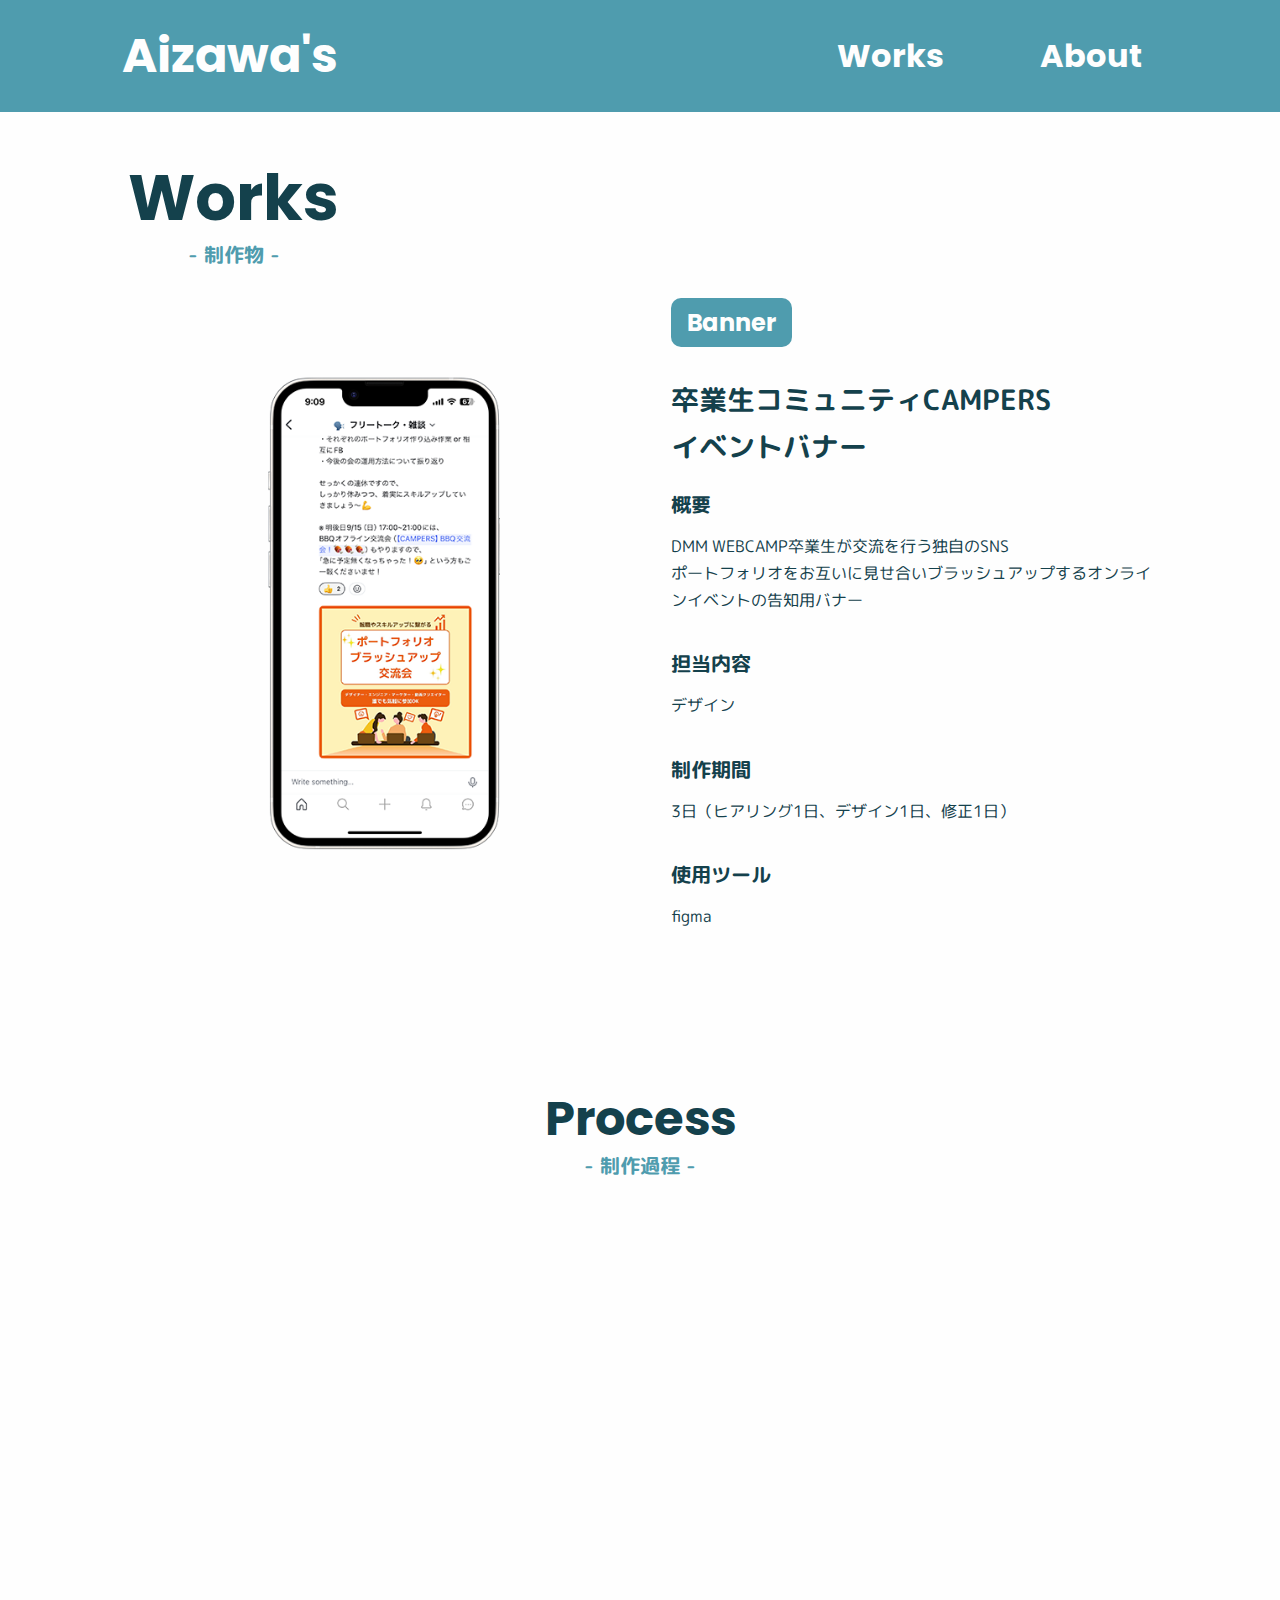
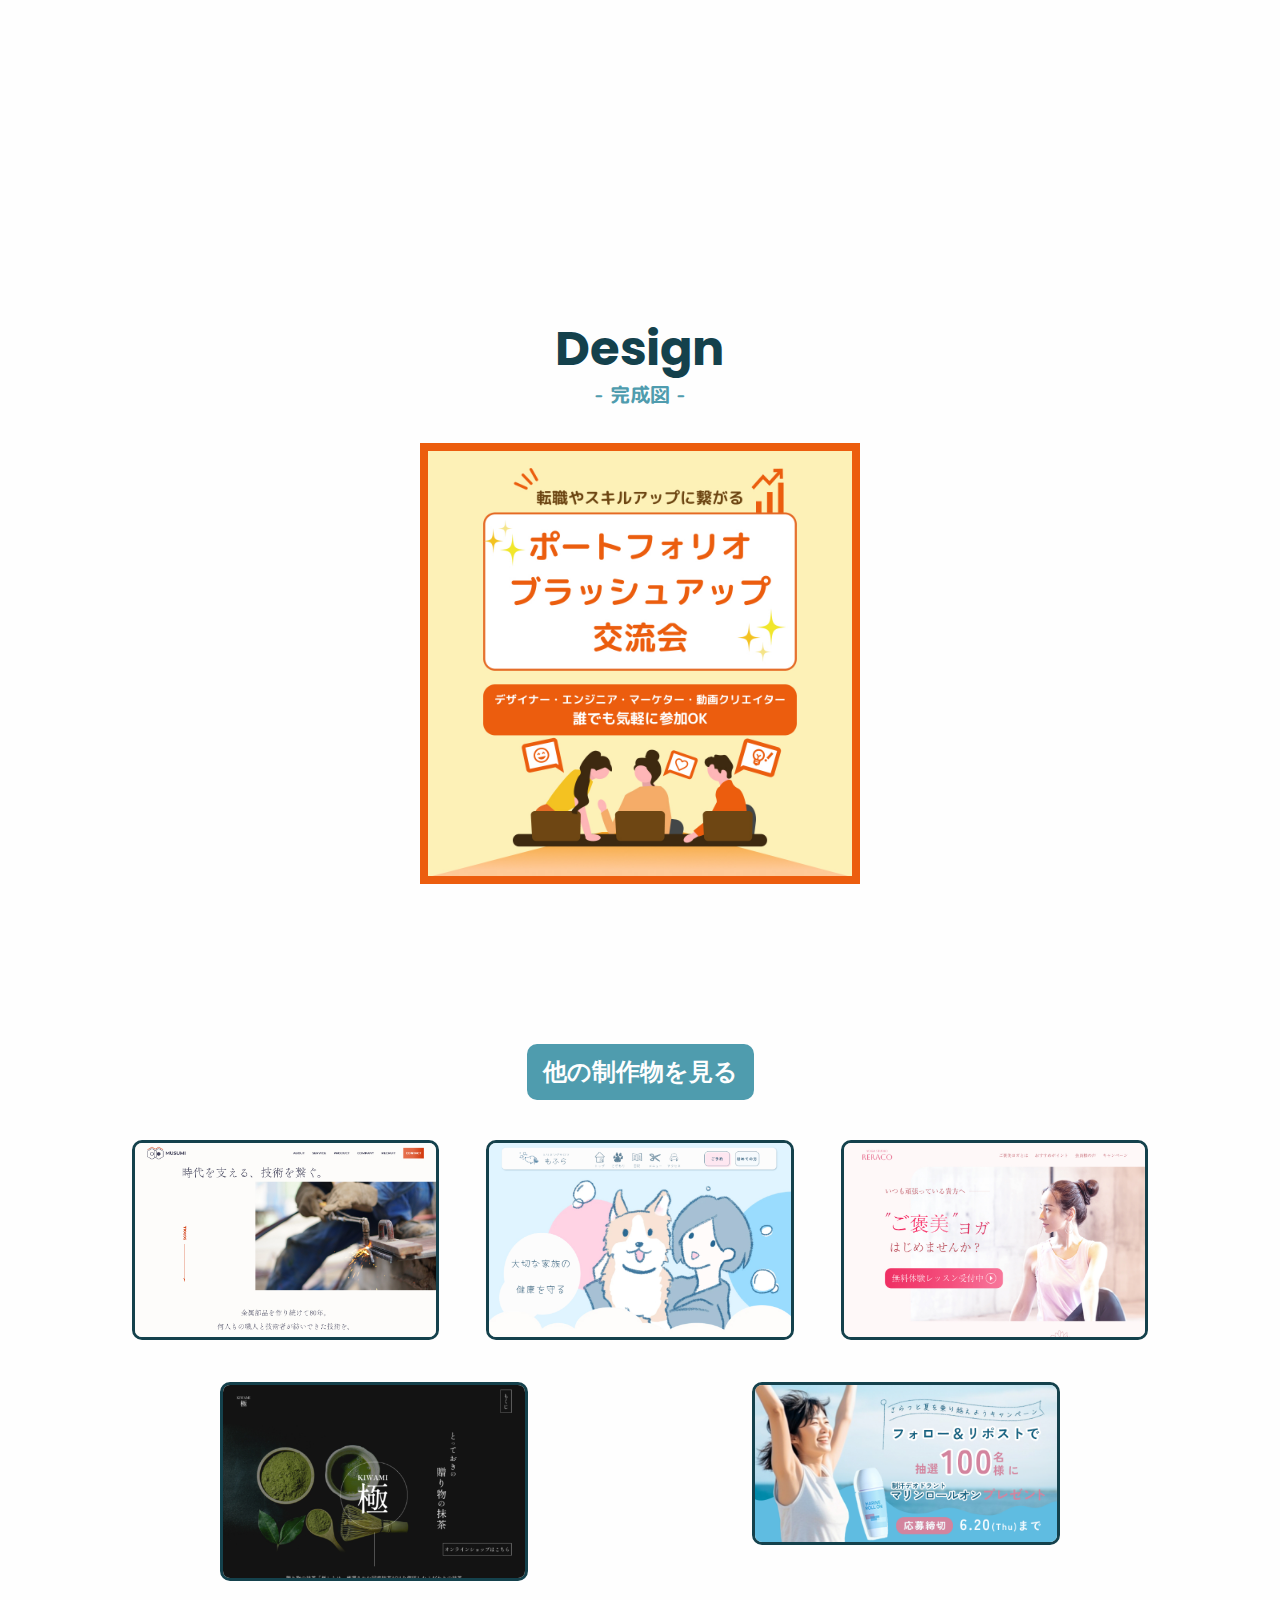
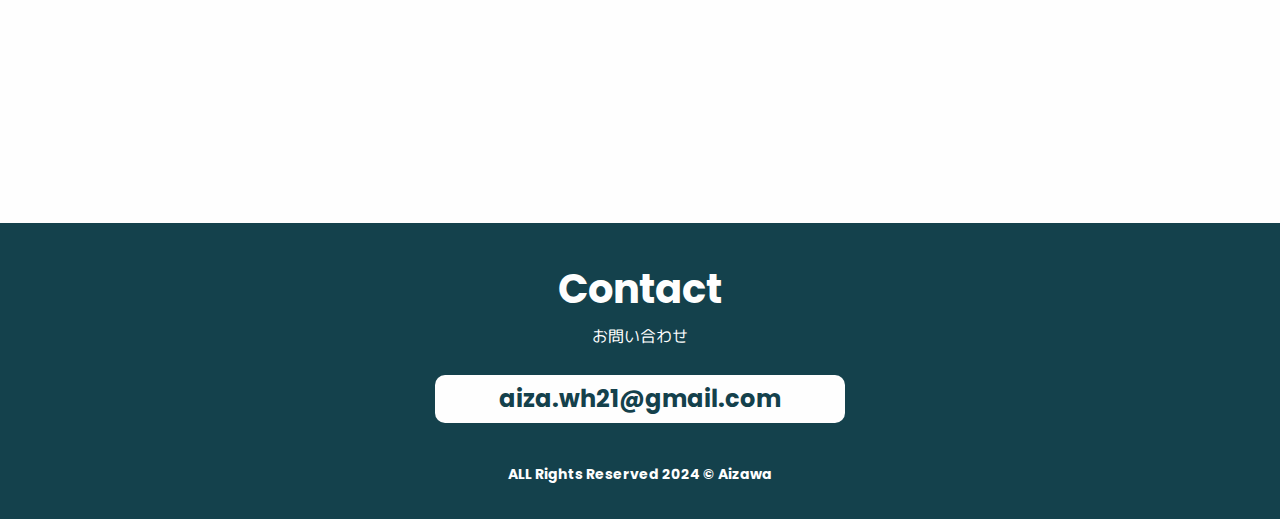
==== pages/works_campers.html @ 3bd38635 "Create works_campers.html" ====
<!DOCTYPE html>
<html lang="ja">
  <head>
    <meta charset="UTF-8" />
    <!--viewport-->
    <meta name="viewport" content="width=device-width,initial-scale=1">
    <link rel="stylesheet" href="works_page.css"/>
    <title>portforiosite-aizawa.h</title>
    <!--font-->
    <link rel="preconnect" href="https://fonts.googleapis.com">
    <link rel="preconnect" href="https://fonts.gstatic.com" crossorigin>
    <link href="https://fonts.googleapis.com/css2?family=M+PLUS+Rounded+1c:wght@400;700&family=Poppins:wght@400;700&display=swap" rel="stylesheet">
    <!--noindex-->
    <meta name="robots" content="noindex,nofollow,noarchive" />
  </head>
  <body>

    <header>
      <div class="header_inner">
        <h1 class="header_logo">
            <a href="../index.html">
            Aizawa's
            </a>
        </h1>
        <nav class="header_nav">
          <ul>
            <a href="../index.html#works" class="header_nav_item">
              <li>Works</li>
            </a>
            <a href="about.html" class="header_nav_item">
              <li>About</li>
            </a>
          </ul>
        </nav>
      </div>
    </header>

    <main>
      <!--works-->
      <section class="contents">
        <div class="section_title">
          <h3 class="section_title_en">Works</h3>
          <p class="section_title_jp">- 制作物 -</p>
        </div>
        <div class="works_main">
          <div class="works_img">
            <img src="../images/mock-up_campers.png">
          </div>
          <div class="works_text">
            <div class="works_tag">Banner</div>
            <div class="works_text_contents">
              <div class="text_contents_title">卒業生コミュニティCAMPERS<br>イベントバナー</div>
              <div class="text_contents_explain">
                <div class="explain_item">
                  <p class="explain_item_bold">概要</p>
                  <p class="explain_item_normal">DMM WEBCAMP卒業生が交流を行う独自のSNS<br>ポートフォリオをお互いに見せ合いブラッシュアップするオンラインイベントの告知用バナー</p>
                </div>
                <div class="explain_item">
                  <p class="explain_item_bold">担当内容</p>
                  <p class="explain_item_normal">デザイン</p>
                </div>
                <div class="explain_item">
                  <p class="explain_item_bold">制作期間</p>
                  <p class="explain_item_normal">3日（ヒアリング1日、デザイン1日、修正1日）</p>
                </div>
                <div class="explain_item">
                  <p class="explain_item_bold">使用ツール</p>
                  <p class="explain_item_normal">figma</p>
                </div>
              </div>
            </div>
          </div>
        </div>
      </section>
      <!--process-->
      <section class="process_contents">
        <div class="section_title ">
          <h3 class="section_title_en sub_title_en">Process</h3>
          <p class="section_title_jp ">- 制作過程 -</p>
        </div>
        <div class="google_slide">
          <iframe src="https://docs.google.com/presentation/d/1Gk4UHRlyIBR3ZFrgbsKytKYpo0pPTZyt3FM-slGC6R4/embed?start=false&loop=false&delayms=3000" frameborder="0" width="640" height="480" allowfullscreen="true" mozallowfullscreen="true" webkitallowfullscreen="true"></iframe>
        </div>
      </section>

      <!--design-->
      <section class="contents sub_contents">
        <div class="section_title ">
          <h3 class="section_title_en sub_title_en">Design</h3>
          <p class="section_title_jp ">- 完成図 -</p>
        </div>
        <div class="design_all">
          <div class="design_all_pc">
            <img src="../images/CAMPERS_img.jpg">
          </div>
        </div>
      </section>

      <!--other-->
      <section class="contents sub_contents">
        <div class="other_works">
          <div class="works_tag">他の制作物を見る</div>
          <div class="other_works_contents">
            <a href="works_musumi.html">
              <div class="works_box">
                  <img src="../images/musumimetal_img.jpg">
                  <div class="img_viewmore">view more</div>
              </div>
            </a>
            <a href="works_mofura.html">
              <div class="works_box">
                  <img src="../images/mofura_img.jpg">
                  <div class="img_viewmore">view more</div>
              </div>
            </a>
            <a href="works_yoga.html">
              <div class="works_box">
                  <img src="../images/reraco_img.jpg">
                  <div class="img_viewmore">view more</div>
              </div>
            </a>
            <a href="works_matcha.html">
              <div class="works_box">
                  <img src="../images/matcha_img.jpg">
                  <div class="img_viewmore">view more</div>
              </div>
            </a>
            <a href="works_rollon.html">
              <div class="works_box">
                  <img src="../images/rollon img.png">
                  <div class="img_viewmore">view more</div>
              </div>
            </a>
          </div>
        </div>
      </section>

    </main>

    <footer>
      <div class="footer_wrapper">
        <div class="footer_contact">
          <p class="contact_title">Contact</p>
          <p class="contact_title_jp">お問い合わせ</p>
        </div>
        <div class="contact-mail">
          <p>aiza.wh21@gmail.com</p>
        </div>
        <small>ALL Rights Reserved 2024 © Aizawa</small>
      </div>
    </footer>

  </body>
</html>
---- pages/works_page.css ----
/*reset*/
*{
  margin: 0;
  padding: 0;
  box-sizing: border-box;
}


/*root*/

:root{
  --color--white:#FEFEFE;
  --color--blue:#4F9CAE;
  --color--text_blue:#14414C;
}

html{
  font-size: 62.5%;
}

body{
  font-family: "Poppins" "M PLUS Rounded 1c";
  font-optical-sizing: auto;
  font-style: normal;
  background-color: #FEFEFE;
}

/*header*/

header{
  width: 100%;
  background-color: var(--color--blue);
  padding: 2.0rem;
  position: fixed;
  z-index: 30;
}

.header_inner{
  display: flex;
  justify-content: space-between;
  align-items: center;
  font-family: "Poppins";
  font-weight: 700;
  margin: 0 8vw;
}

.header_logo{
  display: inline;
  font-size: 4.8rem;
}
.header_logo a{
  color: var(--color--white);
  text-decoration: none;
}

.header_logo a:hover{
  color: var(--color--text_blue);
}

.header_nav ul{
  display: flex;
}

.header_nav_item{
  font-size: 3.2rem;
  color: var(--color--white);
  padding: 0.8rem 1.6rem;
  border-radius: 10px;
  text-decoration: none;
}

.header_nav_item:first-child{
  margin-right: 6.4rem;
}

.header_nav_item:hover{
  background-color: var(--color--text_blue);
}

.header_nav_item li{
  list-style: none;
}

/*main*/

main{
  display: flex;
  flex-direction: column;
  justify-content: center;
}



/*section*/

.contents{
  display: flex;
  flex-direction: column;
  align-items: start;
  row-gap: 3.2rem;
  margin: 16.0rem 10vw 0;
  height: min-content;
}

.sub_contents{
  align-items: center;
}


.section_title{
  display:inline-flex;
  flex-direction: column;
  align-items: center;
  text-align: center;
}

.section_title_en{
  font-family: "Poppins";
  font-weight: 700;
  font-size: 6.4rem;
  line-height: 120%;
  color:var(--color--text_blue);
}

.sub_title_en{
  font-size: 4.8rem;
}

.section_title_jp{
  font-family: "M PLUS Rounded 1c";
  font-weight: 700;
  font-size: 2.0rem;
  line-height: 170%;
  color: var(--color--blue);
}

/*works*/

.works_main{
  width: 100%;
  display: flex;
  align-items: center;
  justify-content: space-between;
}

.works_img{
  width: 50%;
}
.works_img img{
  width: 100%;
  object-fit: contain;
}

.works_text{
  width: 47%;
}

.works_tag{
  display: inline;
  background-color: var(--color--blue);
  padding: 0.8rem 1.6rem;
  border-radius: 10px;
  color: var(--color--white);
  font-family: "Poppins";
  font-weight: 700;
  font-size: 2.4rem;
  line-height: 170%;
}

.works_text_contents{
  display: flex;
  flex-direction: column;
  align-items: start;
  justify-content: center;
  row-gap: 1.6rem;
  margin-top: 3.2rem;
}

.text_contents_title{
  font-family: "M PLUS Rounded 1c";
  font-weight: 700;
  font-size: 2.8rem;
  line-height: 170%;
  color: var(--color--text_blue);
}

.text_contents_explain{
  font-family: "M PLUS Rounded 1c";
  line-height: 170%;
  color: var(--color--text_blue);
  display: flex;
  flex-direction: column;
  align-items: start;
  justify-content: center;
  row-gap: 3.2rem;
}

.explain_item_bold{
  font-weight: 700;
  font-size: 2.0rem;
  line-height: 170%;
  margin-bottom: 1.2rem;
}

.explain_item_normal{
  font-weight: 400;
  font-size: 1.6rem;
  line-height: 170%;
}

/*process*/

.process_contents{
  display: flex;
  flex-direction: column;
  align-items: center;
  row-gap: 3.2rem;
  margin: 16.0rem 10vw 0;
  height: min-content;
}

.google_slide{
  width:min-content;
  height:min-content;
  margin-bottom: 6.4rem;
}

/*design all*/

.all_imgs{
  display: flex;
  flex-direction: column;
  row-gap: 2.4rem;
}

.design_all{
  width: 100%;
  display: flex;
  justify-content: space-between;
  align-items: start;
}

.design_all_website{
  width: 100%;
  display: flex;
  flex-wrap: wrap;
  row-gap: 4.0rem;
  justify-content: space-between;
  align-items: start;
}

.design_all_tag{
  width: fit-content;
  background-color: var(--color--blue);
  padding: 0.8rem 1.6rem;
  border-radius: 10px;
  color: var(--color--white);
  font-family: "Poppins";
  font-weight: 700;
  font-size: 2.4rem;
  line-height: 140%;
  margin-bottom: 2.4rem;
}

.design_all_pc{
  width: 43%;
  max-width: 1240px;
  display: flex;
  flex-direction: column;
  margin: 0 auto;
}
.design_all_pc img{
  width: 100%;
  object-fit: cover;
}

.design_all_site{
  width: 24%;
  max-width: 960px;
  margin: 0 auto;
}

.design_all_site img{
  width: 100%;
  object-fit: cover;
}

.design_all_sp{
  width: 40%;
  max-width: 420px;
  display: flex;
  flex-direction: column;
  margin: 0 auto;
}

.design_all_sp img{
  width: 80%;
  object-fit: cover;
}

/*other*/

.other_works{
  display: flex;
  flex-direction: column;
  align-items: center;
  row-gap: 4.0rem;
}

.other_works_contents{
  display: flex;
  flex-wrap: wrap;
  column-gap: 4.0rem;
  row-gap: 4.0rem;
  justify-content: space-around;
}

.works_box{
  width: 100%;
  height: 100%;
}

.works_box:hover{
  background: var(--color--white);
  opacity: 1;
}

.other_works_contents a{
  width: 30%;
  height: 100%;
  position: relative;
  border-radius: 10px;
}

.works_box img{
  width: 100%;
  height: 100%;
  border: solid 3px var(--color--text_blue);
  border-radius: 10px;
  object-fit: cover;
}

.img_viewmore{
   border-radius: 10px;
    position: absolute;
    width: 100%;
    height: 99%;
    background: rgba(0,0,0,0);
    opacity: 0;
    left: 0;
    top: 0;
    display: flex;
    justify-content: center;
    align-items: center;
    font-family: "Poppins";
    font-weight: 700;
    font-size: 2.4rem;
    color: var(--color--white);
    transition: .3s;
}

.img_viewmore:hover{
  background: rgba(0,0,0,0.5);
  opacity: 1;
}


/*footer*/

footer{
  width: 100%;
  background-color: var(--color--text_blue);
  padding: 3.2rem 0;
  margin-top: 24.0rem;
}

.footer_wrapper{
  display: flex;
  flex-direction: column;
  align-items: center;
  margin: 0 16vw;
}

.footer_contact{
  text-align: center;
  margin-bottom: 2.4rem;
}

.contact_title{
  font-family: "Poppins";
  font-weight: 700;
  font-size: 4.0rem;
  line-height: 170%;
  color: var(--color--white);
}

.contact_title_jp{
  font-family: "M PLUS Rounded 1c";
  font-weight: 400;
  font-size: 1.6rem;
  line-height: 170%;
  color: var(--color--white);
}

.contact-mail{
  margin-bottom: 4.0rem;
}

.contact-mail p{
  font-family: "Poppins";
  font-weight: 700;
  font-size: 2.4rem;
  line-height: 170%;
  color: var(--color--text_blue);
  background-color: var(--color--white);
  padding: 0.4rem 6.4rem;
  border-radius: 10px;
}

footer small{
  font-family: "Poppins";
  font-weight: 700;
  font-size: 1.4rem;
  line-height: 170%;
  color: var(--color--white);
}

/*responsive*/

/*--min-width:1680px;--*/

@media screen and (min-width: 1680px){
  html{
    font-size: calc(40% + 0.3vw);
  }
}

/*--max-width:1279px;--*/

@media screen and (max-width: 1279px){
  html{
    font-size: 52%;
  }

  .header_nav_item{
    font-size: 2.8rem
  }
}


@media screen and (max-width: 767px){

  html{
    font-size: 62.5%;
  }
 /*header*/

  .header_inner{
    margin: 0 2vw;
  }

  .header_logo{
    font-size: 2.8rem;
  }

  .header_nav_item{
    padding: 0.8rem;
    font-size: 1.6rem;
  }

  .header_nav_item:first-child{
    margin-right: 2.4rem;
  }

  /*main*/
  .contents{
    row-gap: 4.8rem;
  }


  /*works*/


  .section_title_en{
    font-size: 4.0rem;
  }

  .sub_title_en{
    font-size: 3.2rem;
  }

  .section_title_jp{
    font-size: 1.6rem;
  }

  .works_main{
    flex-direction: column;
  }

  .works_img{
    width: 90%;
  }

  .works_text{
    width: 90%;
  }

  .text_contents_title{
    font-size: 2.4rem;
  }

  .text_contents_explain{
    row-gap: 2.4rem;
  }

  .explain_item_bold{
    font-size: 1.8rem;
  }

  .explain_item_normal{
    font-size: 1.5rem;
  }
  .works_tag{
    font-size: 1.6rem;
  }

  /*process*/

  .process_contents{
    width: 100%;
    margin: 16.0rem 0 0 0;
  }

  .process_contents iframe{
    width: 100%;
    height: 400px;
  }

  .google_slide{
    margin: 0 auto;
    width: 100%;
  }

  /*design*/

  .design_all_tag{
    font-size: 1.8rem;
    padding: 0.4rem 1.2rem;
  }

  .design_all_site{
    width: 43%;
    margin-bottom: 4.8rem;
  }

 /*other*/

 .other_works{
  row-gap: 2.4rem;
 }

 .other_works_contents{
  column-gap: 2.4rem;
  row-gap: 2.4rem;
 }

 .other_works_contents a{
  width: 80%;
 }

  .works_box{
    width: 100%;
    margin-top: 3.2rem;
  }


  /*footer*/

  footer{
    margin-top: 16.0rem;
  }

  .footer_wrapper{
    margin: 0 8vw;
  }

  .footer_contact{
    margin-bottom: 2.0rem;
  }

  .contact_title{
    font-size: 3.2rem;
  }

  .contact_title_jp{
    font-size: 1.4rem;
  }

  .contact-mail p{
    font-size: 2.0rem;
  }

  footer small{
    font-size: 1.2rem;
    font-weight: 400;
  }

}

@media screen and (max-width: 599px){
  .design_all{
    flex-direction: column;
    row-gap: 4.0rem;
  }

  .design_all_pc{
    width: 80%;
  }

  .design_all_sp{
    width: 70%;
  }

  .design_all_sp img{
    margin: 0 auto;
  }
}

@media screen and (max-width: 425px){

  html{
    font-size: 52%;
  }

  .header_nav_item{
    padding: 0;
  }


  .contents{
    margin: 12.0rem 10vw 0;
  }

  .process_contents iframe{
    height: 300px;
  }

  .design_all_site{
    width: 80%;
    margin-bottom: 4.8rem;
  }

  .contact-mail p{
    padding: 0.4rem 2.4rem;
  }
}
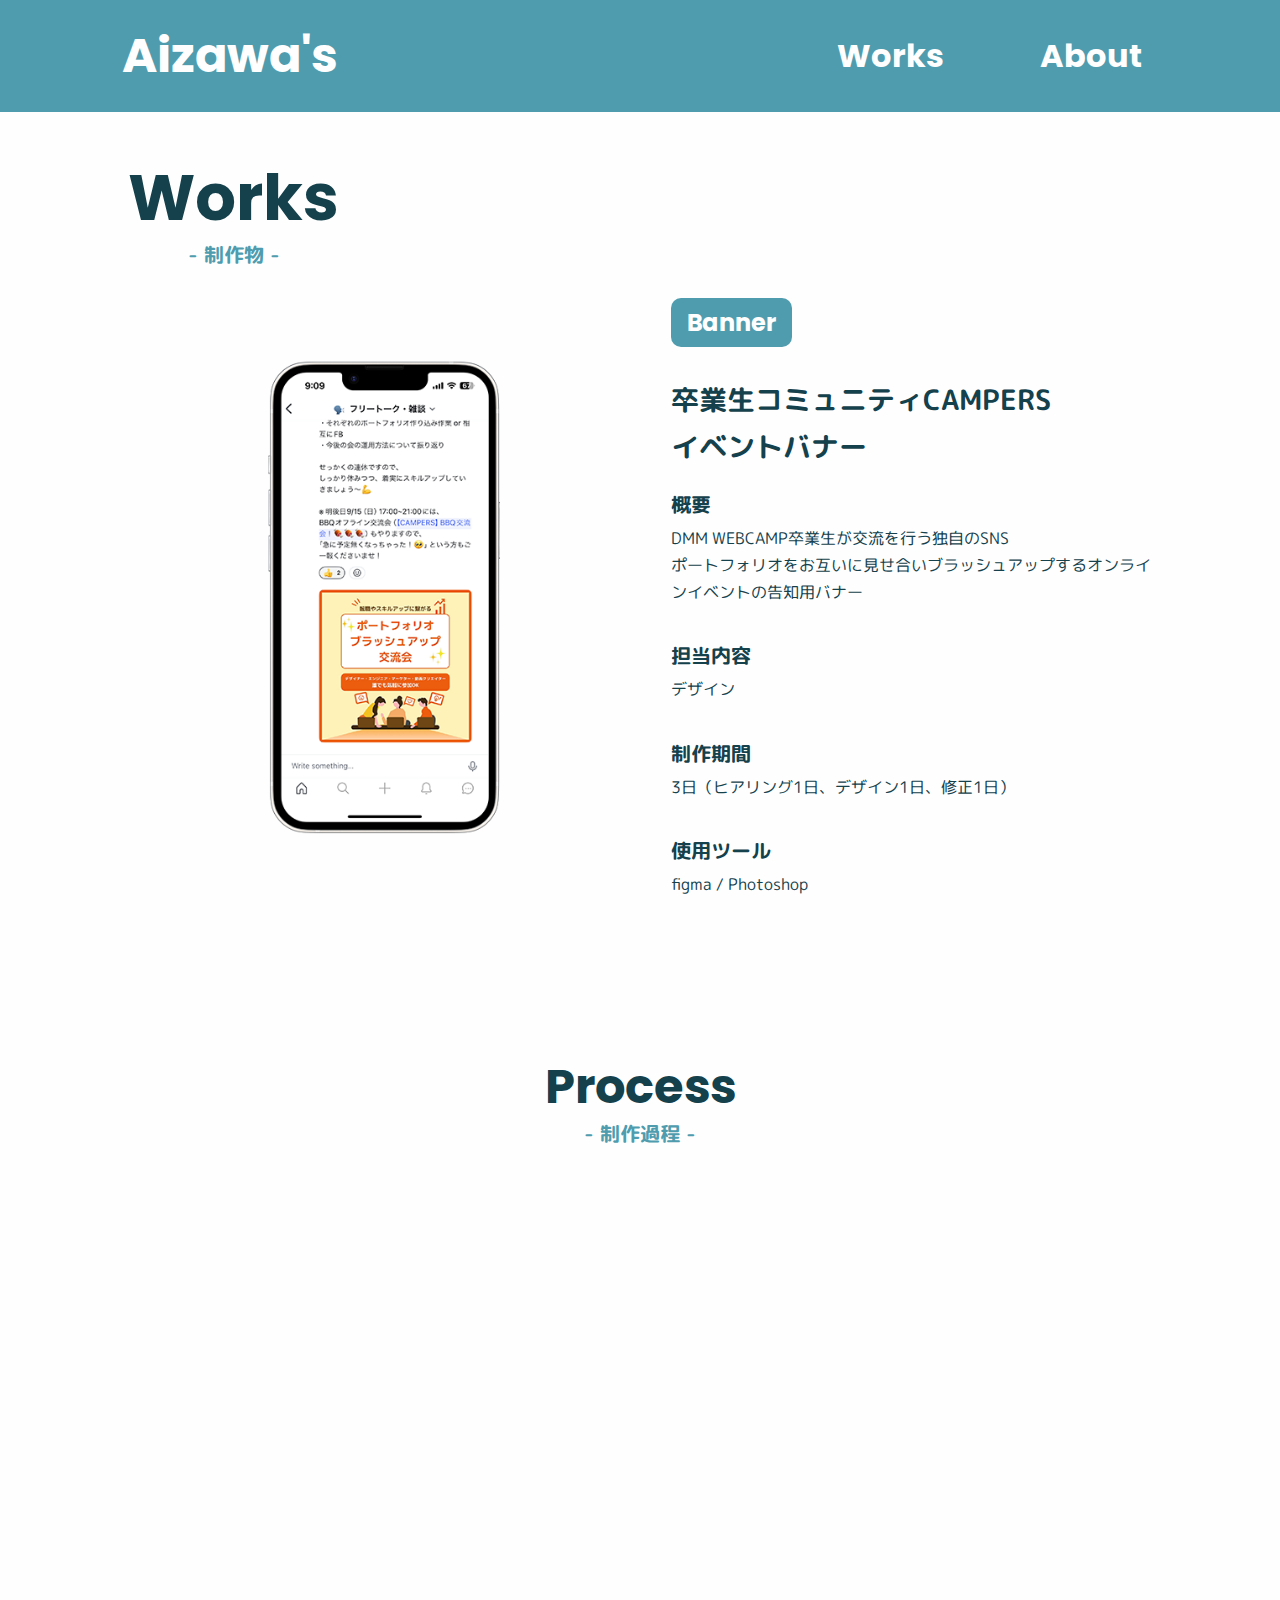
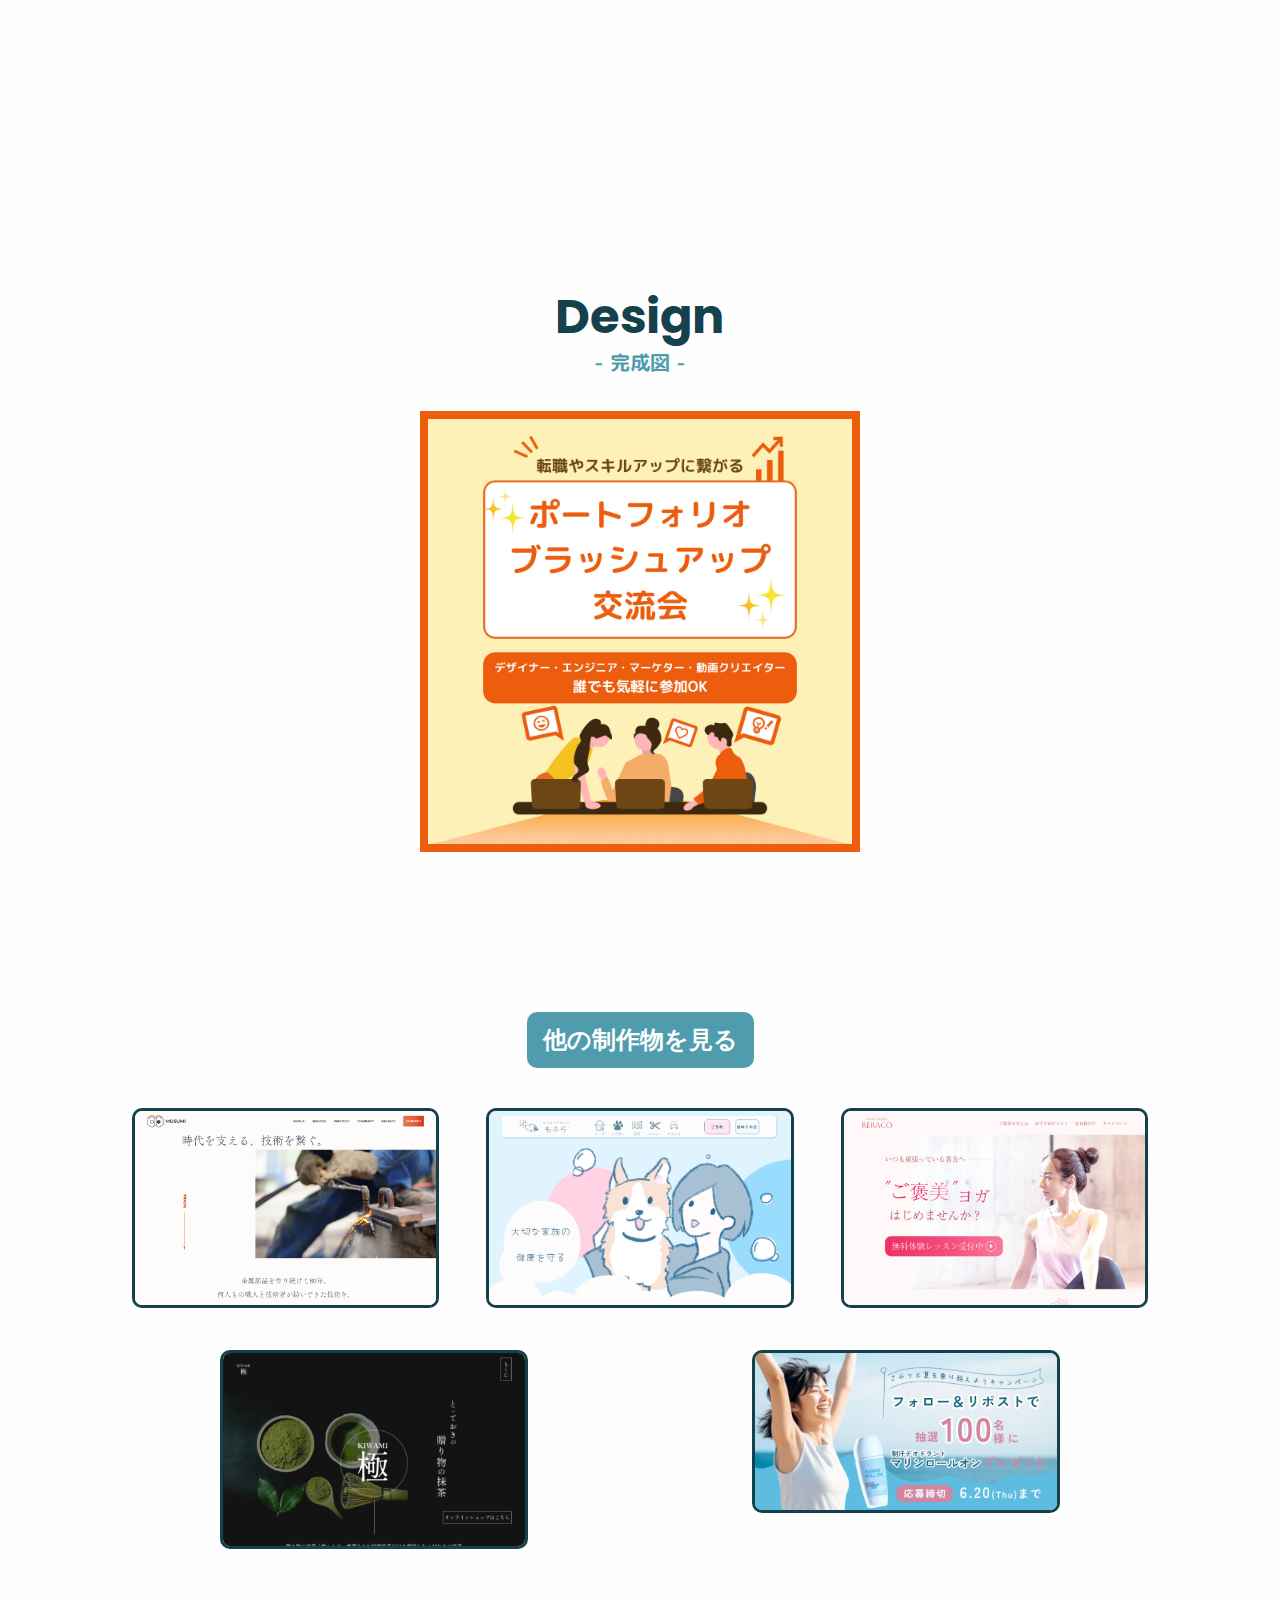
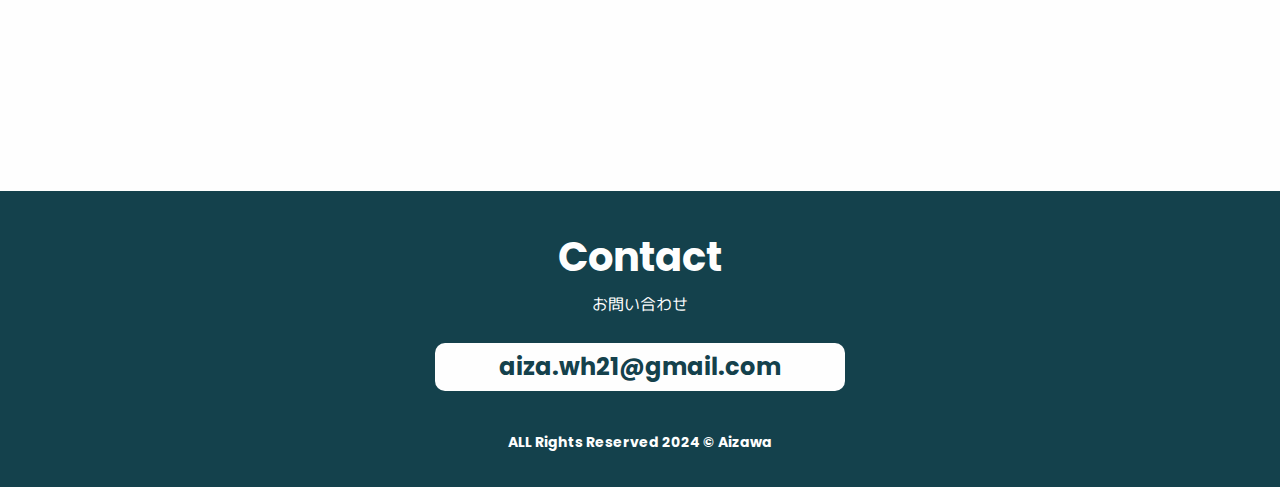
==== commit 2f68f62a: "Update works_campers.html" ====
--- a/pages/works_campers.html
+++ b/pages/works_campers.html
@@ -65,7 +65,7 @@
                 </div>
                 <div class="explain_item">
                   <p class="explain_item_bold">使用ツール</p>
-                  <p class="explain_item_normal">figma</p>
+                  <p class="explain_item_normal">figma / Photoshop</p>
                 </div>
               </div>
             </div>
--- a/pages/works_page.css
+++ b/pages/works_page.css
@@ -199,7 +199,7 @@
   font-weight: 700;
   font-size: 2.0rem;
   line-height: 170%;
-  margin-bottom: 1.2rem;
+  margin-bottom: 0.4rem;
 }
 
 .explain_item_normal{
